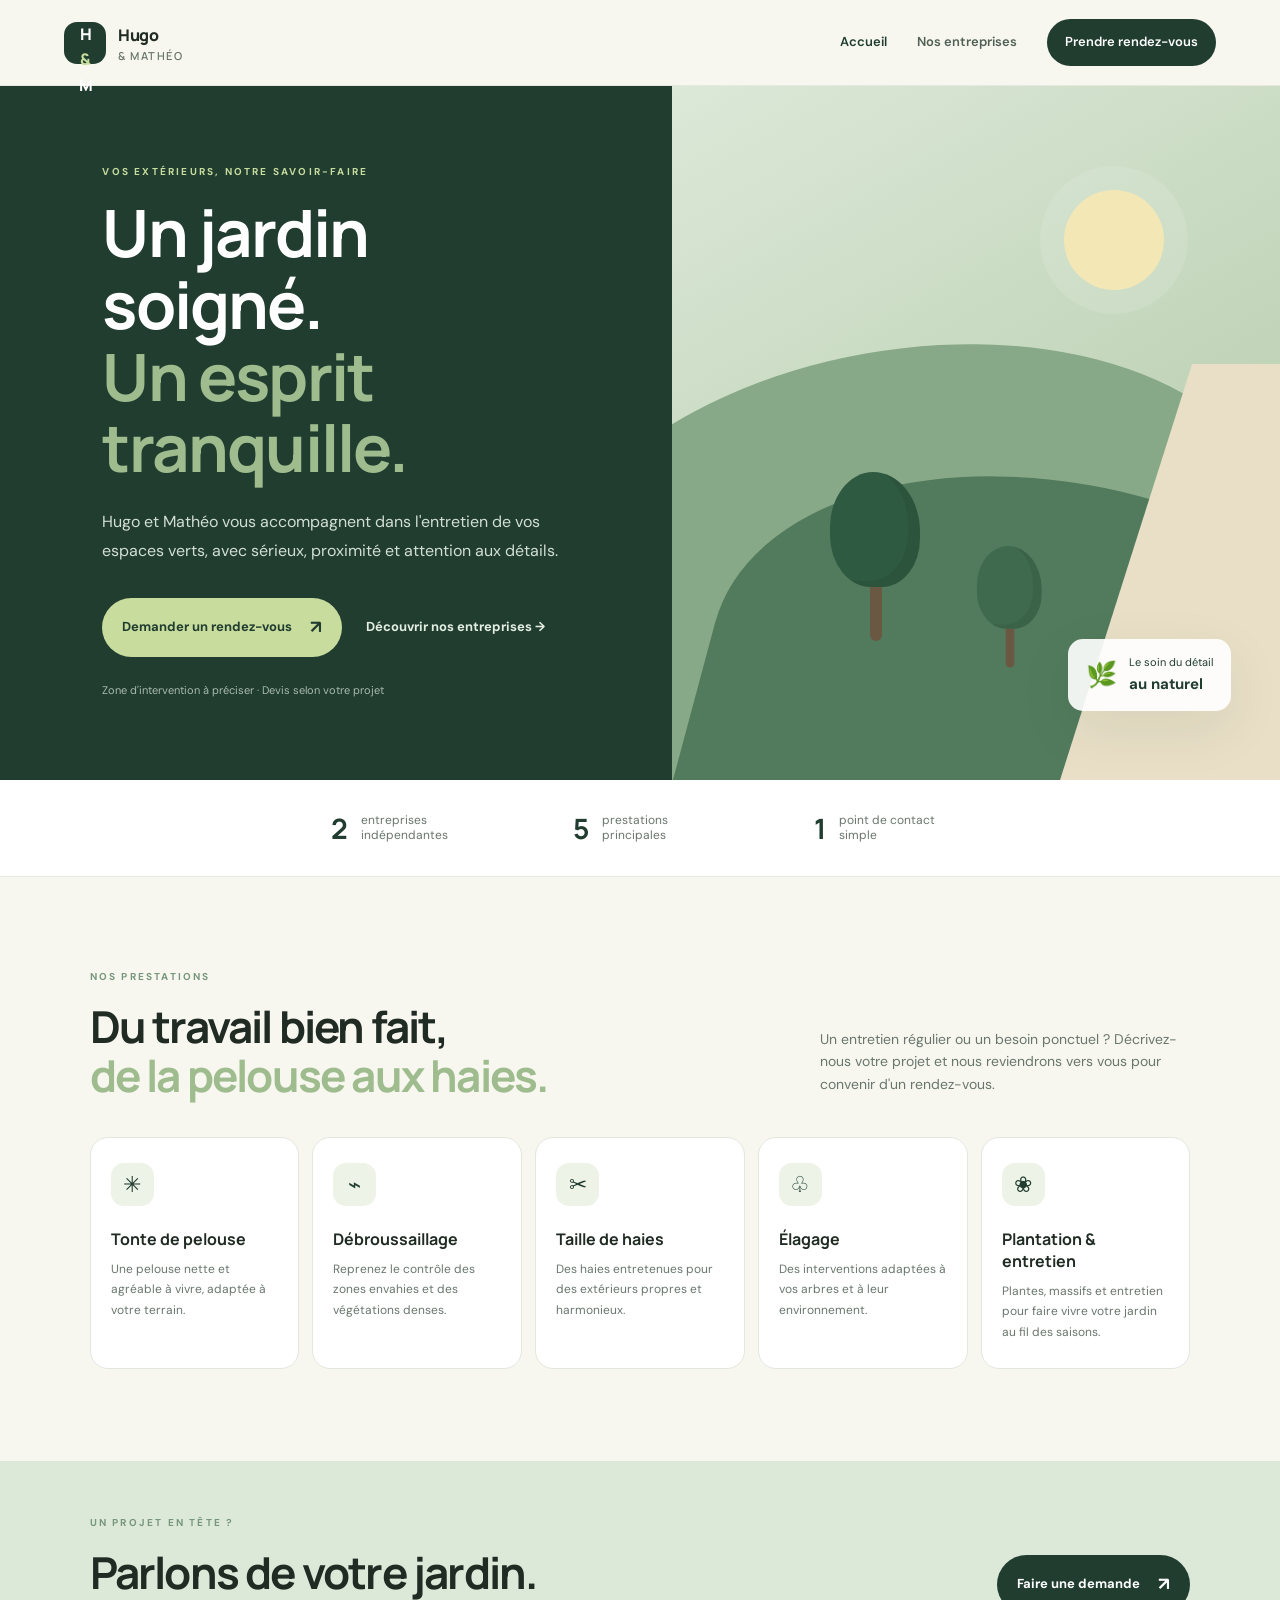
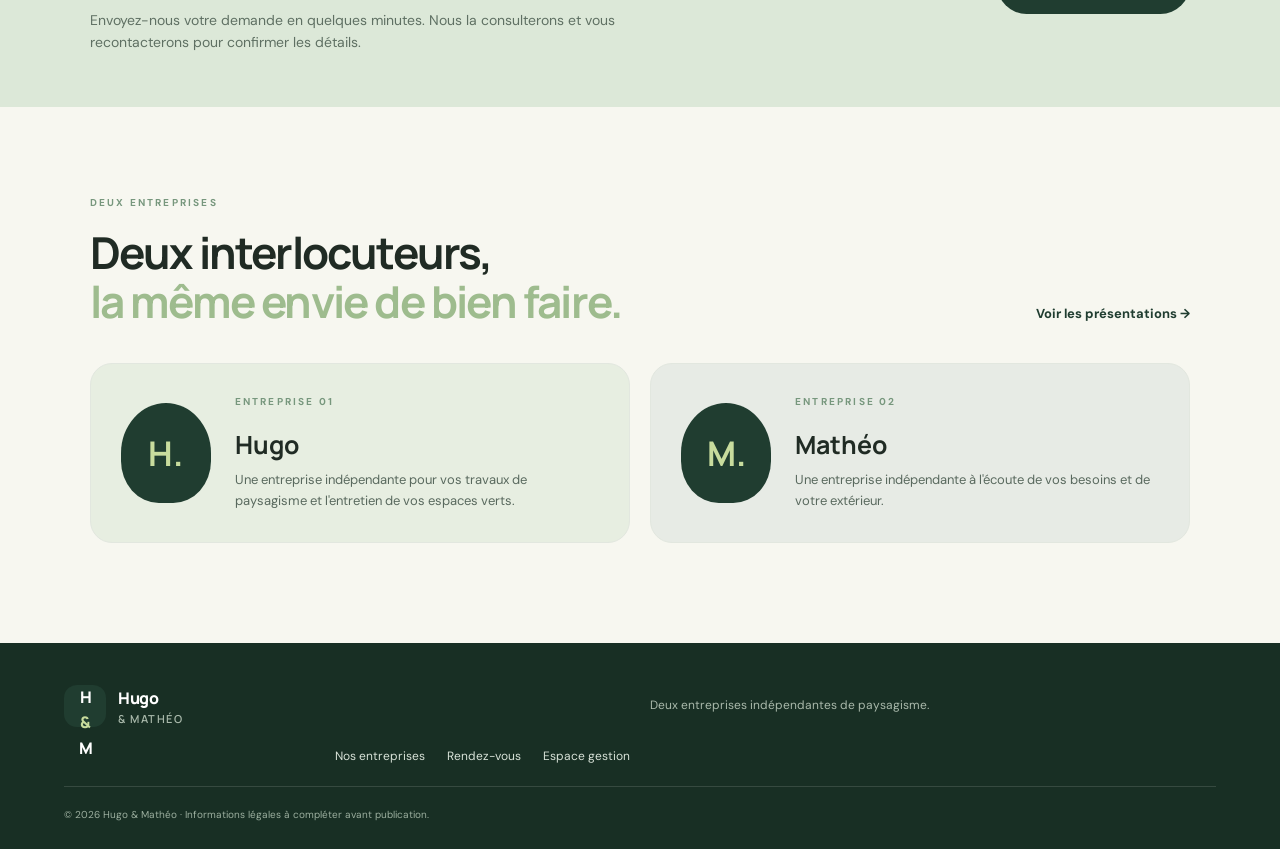
==== index.html @ cbc1e4ca "Add files via upload" ====
<!doctype html>
<html lang="fr">
<head>
  <meta charset="utf-8"><meta name="viewport" content="width=device-width, initial-scale=1">
  <meta name="description" content="Hugo et Mathéo, deux entreprises de paysagisme pour l'entretien de vos espaces extérieurs.">
  <title>Hugo & Mathéo — Paysagisme</title><link rel="stylesheet" href="style.css">
</head>
<body>
<header class="site-header"><a class="brand" href="index.html"><span class="brand-mark">H<span>&</span>M</span><span>Hugo <small>& Mathéo</small></span></a><button class="menu-toggle" aria-label="Ouvrir le menu" aria-expanded="false">☰</button><nav class="nav"><a class="active" href="index.html">Accueil</a><a href="entreprises.html">Nos entreprises</a><a href="rendez-vous.html" class="nav-cta">Prendre rendez-vous</a></nav></header>
<main>
<section class="hero"><div class="hero-content"><p class="eyebrow">VOS EXTÉRIEURS, NOTRE SAVOIR-FAIRE</p><h1>Un jardin soigné.<br><em>Un esprit tranquille.</em></h1><p class="hero-lead">Hugo et Mathéo vous accompagnent dans l'entretien de vos espaces verts, avec sérieux, proximité et attention aux détails.</p><div class="hero-actions"><a class="button button-light" href="rendez-vous.html">Demander un rendez-vous <span>↗</span></a><a class="text-link light-link" href="entreprises.html">Découvrir nos entreprises →</a></div><p class="hero-note">Zone d'intervention à préciser · Devis selon votre projet</p></div><div class="hero-art" aria-label="Illustration décorative de jardin"><div class="sun"></div><div class="hill hill-back"></div><div class="hill hill-front"></div><div class="tree tree-one"><i></i><b></b></div><div class="tree tree-two"><i></i><b></b></div><div class="path"></div><div class="art-label"><span>🌿</span><span>Le soin du détail<br><strong>au naturel</strong></span></div></div></section>
<section class="trust-strip"><div><strong>2</strong><span>entreprises indépendantes</span></div><div><strong>5</strong><span>prestations principales</span></div><div><strong>1</strong><span>point de contact simple</span></div></section>
<section class="section services-section"><div class="section-heading"><div><p class="eyebrow">NOS PRESTATIONS</p><h2>Du travail bien fait,<br><em>de la pelouse aux haies.</em></h2></div><p>Un entretien régulier ou un besoin ponctuel ? Décrivez-nous votre projet et nous reviendrons vers vous pour convenir d'un rendez-vous.</p></div><div class="service-grid">
<article class="service-card"><span class="service-icon">✳</span><h3>Tonte de pelouse</h3><p>Une pelouse nette et agréable à vivre, adaptée à votre terrain.</p></article>
<article class="service-card"><span class="service-icon">⌁</span><h3>Débroussaillage</h3><p>Reprenez le contrôle des zones envahies et des végétations denses.</p></article>
<article class="service-card"><span class="service-icon">✂</span><h3>Taille de haies</h3><p>Des haies entretenues pour des extérieurs propres et harmonieux.</p></article>
<article class="service-card"><span class="service-icon">♧</span><h3>Élagage</h3><p>Des interventions adaptées à vos arbres et à leur environnement.</p></article>
<article class="service-card"><span class="service-icon">❀</span><h3>Plantation & entretien</h3><p>Plantes, massifs et entretien pour faire vivre votre jardin au fil des saisons.</p></article>
</div></section>
<section class="split-cta"><div><p class="eyebrow">UN PROJET EN TÊTE ?</p><h2>Parlons de votre jardin.</h2><p>Envoyez-nous votre demande en quelques minutes. Nous la consulterons et vous recontacterons pour confirmer les détails.</p></div><a class="button button-dark" href="rendez-vous.html">Faire une demande <span>↗</span></a></section>
<section class="section team-preview"><div class="section-heading"><div><p class="eyebrow">DEUX ENTREPRISES</p><h2>Deux interlocuteurs,<br><em>la même envie de bien faire.</em></h2></div><a class="text-link" href="entreprises.html">Voir les présentations →</a></div><div class="people-grid"><article class="person-card person-hugo"><div class="person-monogram">H.</div><div><p class="eyebrow">ENTREPRISE 01</p><h3>Hugo</h3><p>Une entreprise indépendante pour vos travaux de paysagisme et l'entretien de vos espaces verts.</p></div></article><article class="person-card person-matheo"><div class="person-monogram">M.</div><div><p class="eyebrow">ENTREPRISE 02</p><h3>Mathéo</h3><p>Une entreprise indépendante à l'écoute de vos besoins et de votre extérieur.</p></div></article></div></section>
</main><footer class="footer"><a class="brand brand-footer" href="index.html"><span class="brand-mark">H<span>&</span>M</span><span>Hugo <small>& Mathéo</small></span></a><p>Deux entreprises indépendantes de paysagisme.</p><div><a href="entreprises.html">Nos entreprises</a><a href="rendez-vous.html">Rendez-vous</a><a href="gestion.html">Espace gestion</a></div><small>© <span data-year></span> Hugo & Mathéo · Informations légales à compléter avant publication.</small></footer><script src="js/common.js"></script></body></html>
---- style.css ----
@import url('https://fonts.googleapis.com/css2?family=DM+Sans:wght@400;500;600;700&family=Manrope:wght@400;500;600;700;800&display=swap');
:root{--forest:#203d30;--forest-2:#2e5140;--sage:#dce8d8;--lime:#c8dc9d;--cream:#f7f7f0;--paper:#fff;--ink:#202b24;--muted:#69766d;--line:#e2e7df;--radius:22px;--shadow:0 18px 55px rgba(25,51,37,.08)}*{box-sizing:border-box}html{scroll-behavior:smooth}body{margin:0;background:var(--cream);color:var(--ink);font-family:'DM Sans',sans-serif;line-height:1.6}a{color:inherit;text-decoration:none}button,input,select,textarea{font:inherit}button,a,select{touch-action:manipulation}.site-header{height:86px;padding:0 max(5vw,24px);display:flex;align-items:center;justify-content:space-between;gap:25px;background:rgba(247,247,240,.96);border-bottom:1px solid rgba(32,61,48,.08);position:relative;z-index:10}.brand{display:flex;align-items:center;gap:12px;font-family:Manrope,sans-serif;font-size:16px;font-weight:800;letter-spacing:-.4px}.brand small{display:block;font-size:11px;line-height:1.2;letter-spacing:1.5px;text-transform:uppercase;color:var(--muted);font-weight:600}.brand-mark{width:42px;height:42px;border-radius:13px;background:var(--forest);color:#fff;display:grid;place-items:center;font-size:16px;letter-spacing:-1px}.brand-mark span{color:var(--lime)}.nav{display:flex;align-items:center;gap:30px;font-size:13px;font-weight:600;color:#516056}.nav a{transition:color .2s}.nav a:hover,.nav .active{color:var(--forest)}.nav .nav-cta{background:var(--forest);color:white;padding:13px 18px;border-radius:100px}.nav .nav-cta:hover{background:var(--forest-2)}.menu-toggle{display:none;border:0;background:transparent;font-size:25px;color:var(--forest)}.hero{min-height:590px;background:var(--forest);color:white;display:grid;grid-template-columns:1.05fr .95fr;overflow:hidden}.hero-content{padding:78px 6vw 70px max(8vw,30px);align-self:center;position:relative;z-index:2}.eyebrow{font-size:10px;letter-spacing:2.2px;font-weight:700;color:#77977d;margin:0 0 17px}.hero .eyebrow{color:var(--lime)}h1,h2,h3,p{margin-top:0}h1,h2{font-family:Manrope,sans-serif;letter-spacing:-1.8px;line-height:1.1;font-weight:700}h1{font-size:clamp(42px,5.1vw,70px);margin-bottom:24px}h1 em,h2 em{font-style:normal;color:#9ebc8e}.hero-lead{max-width:490px;color:#d2ded4;font-size:16px;line-height:1.8}.hero-actions{display:flex;align-items:center;flex-wrap:wrap;gap:24px;margin-top:32px}.button{display:inline-flex;align-items:center;justify-content:center;gap:18px;padding:15px 20px;border:0;border-radius:100px;font-size:13px;font-weight:700;cursor:pointer;transition:transform .2s,background .2s;min-height:48px}.button:hover{transform:translateY(-2px)}.button span{font-size:18px}.button-light{background:var(--lime);color:var(--forest)}.button-dark{background:var(--forest);color:white}.button-dark:hover{background:var(--forest-2)}.button-outline{border:1px solid var(--line);background:white;color:var(--forest)}.text-link{font-size:13px;font-weight:700;color:var(--forest)}.light-link{color:#e3eee0}.hero-note{font-size:11px;color:#aabaae;margin-top:25px}.hero-art{position:relative;min-height:590px;background:linear-gradient(150deg,#dce8d8,#aec7a3);overflow:hidden}.sun{position:absolute;width:100px;height:100px;border-radius:50%;background:#f4e7b6;top:15%;right:19%;box-shadow:0 0 0 24px rgba(255,255,255,.1)}.hill{position:absolute;border-radius:50% 50% 0 0;bottom:-16%;width:125%;height:67%;transform:rotate(-10deg)}.hill-back{background:#88a987;left:-24%;bottom:-5%}.hill-front{background:#527b5d;left:5%;bottom:-25%;transform:rotate(15deg)}.tree{position:absolute;z-index:2;width:92px;height:210px;bottom:20%;left:26%}.tree i{position:absolute;bottom:0;left:40px;width:12px;height:90px;background:#6b5842;border-radius:10px}.tree b{position:absolute;bottom:54px;left:0;width:90px;height:115px;background:#2f5a42;border-radius:48% 52% 42% 45%;box-shadow:inset -12px -6px rgba(0,0,0,.07)}.tree-two{transform:scale(.72);left:48%;bottom:12%}.tree-two b{background:#3f6a4d}.path{position:absolute;z-index:3;bottom:-5%;right:0;width:38%;height:65%;background:#e8dfc6;clip-path:polygon(62% 0,100% 0,100% 100%,0 100%)}.art-label{position:absolute;z-index:4;right:8%;bottom:10%;display:flex;align-items:center;gap:12px;padding:15px 18px;border-radius:15px;background:rgba(255,255,255,.91);color:var(--forest);font-size:11px;box-shadow:var(--shadow)}.art-label>span:first-child{font-size:25px}.art-label strong{font-size:15px}.trust-strip{display:flex;justify-content:center;gap:clamp(35px,8vw,125px);padding:29px 24px;background:white;border-bottom:1px solid var(--line)}.trust-strip div{display:flex;align-items:center;gap:13px}.trust-strip strong{font:700 28px Manrope;color:var(--forest)}.trust-strip span{font-size:12px;color:var(--muted);max-width:110px;line-height:1.3}.section{padding:92px max(7vw,24px)}.section-heading{display:flex;justify-content:space-between;align-items:end;gap:35px;margin-bottom:38px}.section-heading h2,.split-cta h2{font-size:clamp(30px,3.5vw,44px);margin-bottom:0}.section-heading>p{max-width:370px;font-size:14px;color:var(--muted);margin-bottom:4px}.service-grid{display:grid;grid-template-columns:repeat(5,1fr);gap:13px}.service-card{padding:25px 20px 26px;background:white;border:1px solid var(--line);border-radius:18px;min-height:220px;transition:transform .2s,box-shadow .2s}.service-card:hover{transform:translateY(-4px);box-shadow:var(--shadow)}.service-icon{display:grid;place-items:center;width:43px;height:43px;border-radius:13px;background:#edf3e7;color:var(--forest);font-size:22px;margin-bottom:22px}.service-card h3{font:700 16px Manrope;margin-bottom:9px}.service-card p{font-size:12px;line-height:1.7;color:var(--muted);margin-bottom:0}.split-cta{padding:54px max(7vw,24px);background:var(--sage);display:flex;align-items:center;justify-content:space-between;gap:35px}.split-cta h2{margin-bottom:12px}.split-cta p:not(.eyebrow){max-width:590px;font-size:14px;color:#5f7063;margin-bottom:0}.team-preview{padding-top:88px;padding-bottom:100px}.people-grid{display:grid;grid-template-columns:1fr 1fr;gap:20px}.person-card{display:flex;align-items:center;gap:24px;padding:30px;border-radius:22px;background:white;border:1px solid var(--line)}.person-hugo{background:#e7eee1}.person-matheo{background:#e7ebe5}.person-monogram{flex:0 0 90px;width:90px;height:100px;border-radius:50% 50% 42% 42%;display:grid;place-items:center;background:var(--forest);color:var(--lime);font:700 34px Manrope}.person-card h3{font:700 25px Manrope;margin-bottom:8px}.person-card p:not(.eyebrow){font-size:13px;color:#59695e;margin-bottom:0}.footer{background:#182f24;color:#d8e2d8;padding:42px max(5vw,24px) 26px;display:grid;grid-template-columns:1fr 1fr;align-items:center;gap:20px}.brand-footer{color:white}.brand-footer small{color:#a9b9ab}.footer>p{font-size:12px;color:#a9b9ab;margin:0}.footer>div{display:flex;justify-content:flex-end;gap:22px;font-size:12px}.footer>small{grid-column:1/-1;padding-top:20px;border-top:1px solid rgba(255,255,255,.13);font-size:10px;color:#9caf9f}.page-hero{padding:90px max(8vw,24px) 75px;background:var(--forest);color:white}.page-hero h1{font-size:clamp(44px,6vw,68px);margin-bottom:22px}.page-hero>p:last-child{max-width:650px;color:#d2ded4;font-size:15px;line-height:1.8;margin-bottom:0}.page-hero-compact{padding-bottom:65px}.company-list{padding-top:65px;padding-bottom:80px}.company-detail{display:grid;grid-template-columns:.9fr 1.1fr;gap:clamp(35px,7vw,95px);align-items:center;margin-bottom:70px}.company-detail:last-child{margin-bottom:0}.company-reverse .company-visual{order:2}.company-visual{min-height:390px;border-radius:25px;display:flex;align-items:center;justify-content:center;flex-direction:column;position:relative;overflow:hidden}.visual-hugo{background:linear-gradient(145deg,#dce8d8,#98b691)}.visual-matheo{background:linear-gradient(145deg,#e3e9d9,#c3d1b2)}.company-visual:before,.company-visual:after{content:"";position:absolute;border-radius:50%;background:rgba(32,61,48,.1);width:320px;height:320px;left:-100px;bottom:-200px}.company-visual:after{width:250px;height:250px;left:auto;right:-70px;bottom:-135px;background:rgba(255,255,255,.28)}.company-visual>span{position:relative;z-index:1;font:800 125px Manrope;color:var(--forest);letter-spacing:-10px}.company-visual p{position:relative;z-index:1;font-size:9px;letter-spacing:2.5px;font-weight:700;color:#45634b;margin:0}.company-copy h2{font-size:42px;margin-bottom:18px}.company-copy>p:not(.eyebrow){color:var(--muted);font-size:14px;line-height:1.8}.company-copy h3{font:700 15px Manrope;margin:25px 0 10px}.check-list{padding:0;list-style:none;display:grid;grid-template-columns:1fr 1fr;gap:8px 16px;margin:0 0 20px}.check-list li{font-size:13px}.check-list li:before{content:'✓';color:#668b5e;font-weight:700;margin-right:9px}.muted{color:var(--muted);font-size:12px}.company-copy .button{margin-top:8px}.booking-layout{padding:60px max(7vw,24px) 100px;display:grid;grid-template-columns:.75fr 1.25fr;gap:clamp(30px,7vw,90px);align-items:start}.booking-aside{padding-top:15px}.booking-aside>.eyebrow{margin-bottom:30px}.step{display:flex;gap:17px;margin-bottom:28px}.step>span{width:38px;height:38px;flex:0 0 38px;display:grid;place-items:center;border-radius:50%;background:#e3ecdc;color:var(--forest);font:700 12px Manrope}.step strong{font-size:14px}.step p{font-size:12px;color:var(--muted);margin:5px 0 0}.notice{margin-top:36px;background:#e9eee4;border-radius:14px;padding:17px;font-size:12px;color:#5c6e5e}.form-card{background:white;padding:clamp(22px,4vw,40px);border:1px solid var(--line);border-radius:22px;box-shadow:var(--shadow)}.form-row{display:flex;flex-direction:column;gap:8px;margin-bottom:20px}.form-row label,.dashboard-filters label,.appointment-actions label{font-size:12px;font-weight:700;color:#39493d}.form-row input,.form-row select,.form-row textarea,.dashboard-filters select,.appointment-actions select{width:100%;padding:13px 14px;border:1px solid #dbe2d9;border-radius:10px;background:#fcfdfb;color:var(--ink);outline:none;min-height:47px}.form-row input:focus,.form-row select:focus,.form-row textarea:focus{border-color:#71916e;box-shadow:0 0 0 3px #e5eee1}.form-row textarea{resize:vertical}.form-grid{display:grid;grid-template-columns:1fr 1fr;gap:15px}.consent{display:flex;align-items:flex-start;gap:10px;font-size:12px;color:#526155;margin:3px 0 12px}.consent input{accent-color:var(--forest);margin-top:4px}.privacy-note,.form-footnote{font-size:11px;line-height:1.7;color:#7a867d}.button-full{width:100%;margin-top:12px}.honeypot{position:absolute;left:-10000px;width:1px;height:1px;overflow:hidden}.form-message{padding:13px 15px;border-radius:10px;margin-bottom:18px;font-size:13px}.form-message.success{background:#e8f4e4;color:#28582e}.form-message.error{background:#fff0ed;color:#8a3327}.admin-body{min-height:100vh}.admin-main{max-width:1100px;margin:0 auto;padding:60px 24px 100px}.admin-intro{text-align:center;margin-bottom:32px}.admin-intro h1{font-size:clamp(40px,5vw,60px)}.admin-intro>p:last-child{color:var(--muted);font-size:14px}.login-card{max-width:480px;margin:0 auto}.dashboard-top{display:flex;justify-content:space-between;align-items:center;gap:20px;margin-bottom:28px}.dashboard-top h2{font-size:32px;margin:0 0 8px}.dashboard-top .eyebrow{margin-bottom:8px}.dashboard-filters{display:flex;align-items:center;gap:12px;flex-wrap:wrap;padding:18px;background:white;border:1px solid var(--line);border-radius:15px;margin-bottom:20px}.dashboard-filters select{width:auto;min-width:150px;min-height:42px;padding:9px 12px}.dashboard-filters .button{min-height:42px;padding:10px 17px;margin-left:auto}.stats-grid{display:grid;grid-template-columns:repeat(4,1fr);gap:12px;margin-bottom:22px}.stat-card{padding:20px;background:white;border:1px solid var(--line);border-radius:15px}.stat-card span{display:block;font-size:11px;color:var(--muted)}.stat-card strong{display:block;font:700 28px Manrope;color:var(--forest);margin-top:4px}.appointments-list{display:grid;gap:15px}.appointment-card{background:white;border:1px solid var(--line);border-radius:17px;padding:23px}.appointment-head{display:flex;justify-content:space-between;gap:20px}.appointment-head h3{font:700 19px Manrope;margin:10px 0 3px}.appointment-meta{font-size:12px;color:var(--muted);margin:0}.appointment-date{text-align:right;font-size:12px;display:flex;flex-direction:column;gap:4px}.appointment-date span{color:var(--muted)}.status{display:inline-block;padding:5px 9px;border-radius:100px;font-size:10px;font-weight:700}.status-pending{background:#fff0ce;color:#76530a}.status-accepted{background:#e4f2df;color:#285b30}.status-declined{background:#fde5e1;color:#943d31}.status-completed{background:#e6e9e5;color:#526056}.appointment-details{border-top:1px solid var(--line);margin-top:17px;padding-top:13px}.appointment-details p{font-size:12px;margin:5px 0;overflow-wrap:anywhere}.appointment-details a{color:#365e42;text-decoration:underline}.created-date{color:#879187;font-size:10px!important;margin-top:12px!important}.appointment-actions{display:flex;align-items:center;gap:9px;flex-wrap:wrap;border-top:1px solid var(--line);padding-top:15px;margin-top:15px}.appointment-actions select{width:auto;min-width:130px;min-height:39px;padding:7px 10px;font-size:12px}.button-small{min-height:39px;padding:9px 14px;font-size:11px}.button-danger{background:#fff0ed;color:#8a3327}.empty-state{text-align:center;padding:55px 20px;background:white;border:1px dashed #cfd8cc;border-radius:18px}.empty-state>span{display:inline-grid;place-items:center;width:44px;height:44px;border-radius:50%;background:#e8f0e3;color:#4d744e;font-size:22px}.empty-state h3{font:700 19px Manrope;margin:14px 0 5px}.empty-state p{font-size:12px;color:var(--muted);margin:0}
@media(max-width:1050px){.service-grid{grid-template-columns:repeat(3,1fr)}.hero-content{padding-left:6vw}.hero-art{min-height:550px}.hero{min-height:550px}.booking-layout{grid-template-columns:.8fr 1.2fr;gap:35px}.company-detail{gap:40px}}
@media(max-width:760px){.site-header{height:72px;padding:0 20px}.menu-toggle{display:block}.nav{display:none;position:absolute;top:71px;left:0;right:0;padding:18px 22px 22px;background:var(--cream);border-bottom:1px solid var(--line);flex-direction:column;align-items:stretch;gap:17px}.nav.nav-open{display:flex}.nav .nav-cta{text-align:center}.hero{grid-template-columns:1fr}.hero-content{padding:65px 24px 52px}.hero h1{font-size:48px}.hero-art{min-height:330px}.trust-strip{justify-content:space-between;gap:12px;padding:22px 20px}.trust-strip div{gap:7px;align-items:flex-start;flex-direction:column}.trust-strip strong{font-size:24px}.trust-strip span{font-size:10px}.section{padding:65px 22px}.section-heading{display:block}.section-heading>p{margin-top:20px}.section-heading h2,.split-cta h2{font-size:34px}.service-grid{grid-template-columns:1fr 1fr}.service-card{padding:20px 16px;min-height:205px}.service-card:last-child{grid-column:1/-1;min-height:170px}.split-cta{padding:42px 22px;align-items:flex-start;flex-direction:column;gap:23px}.people-grid{grid-template-columns:1fr}.person-card{padding:22px;gap:18px}.person-monogram{flex-basis:70px;width:70px;height:78px;font-size:27px}.footer{grid-template-columns:1fr;gap:16px;padding:35px 22px 22px}.footer>div{justify-content:flex-start;flex-wrap:wrap;gap:15px}.footer>small{grid-column:auto}.page-hero{padding:65px 24px 55px}.page-hero h1{font-size:48px}.company-list{padding-top:45px}.company-detail{grid-template-columns:1fr;gap:25px;margin-bottom:55px}.company-reverse .company-visual{order:0}.company-visual{min-height:270px}.company-visual>span{font-size:95px}.company-copy h2{font-size:35px}.booking-layout{grid-template-columns:1fr;padding:38px 18px 70px;gap:28px}.booking-aside{padding:0 5px}.booking-aside>.eyebrow{margin-bottom:18px}.step{margin-bottom:18px}.notice{margin-top:22px}.form-card{padding:22px 18px}.form-grid{grid-template-columns:1fr;gap:0}.admin-main{padding:42px 16px 70px}.dashboard-top{align-items:flex-start}.dashboard-top h2{font-size:26px}.dashboard-filters{align-items:stretch;flex-direction:column}.dashboard-filters select,.dashboard-filters .button{width:100%;margin:0}.stats-grid{grid-template-columns:1fr 1fr}.appointment-card{padding:17px}.appointment-head{flex-direction:column;gap:12px}.appointment-date{text-align:left}.appointment-actions{align-items:stretch}.appointment-actions label{width:100%}.appointment-actions select,.appointment-actions button{flex:1}.appointment-actions select{width:100%}}
@media(max-width:390px){.service-grid{grid-template-columns:1fr}.service-card:last-child{grid-column:auto}.hero h1{font-size:42px}.hero-actions{align-items:flex-start;flex-direction:column}.trust-strip span{max-width:85px}}
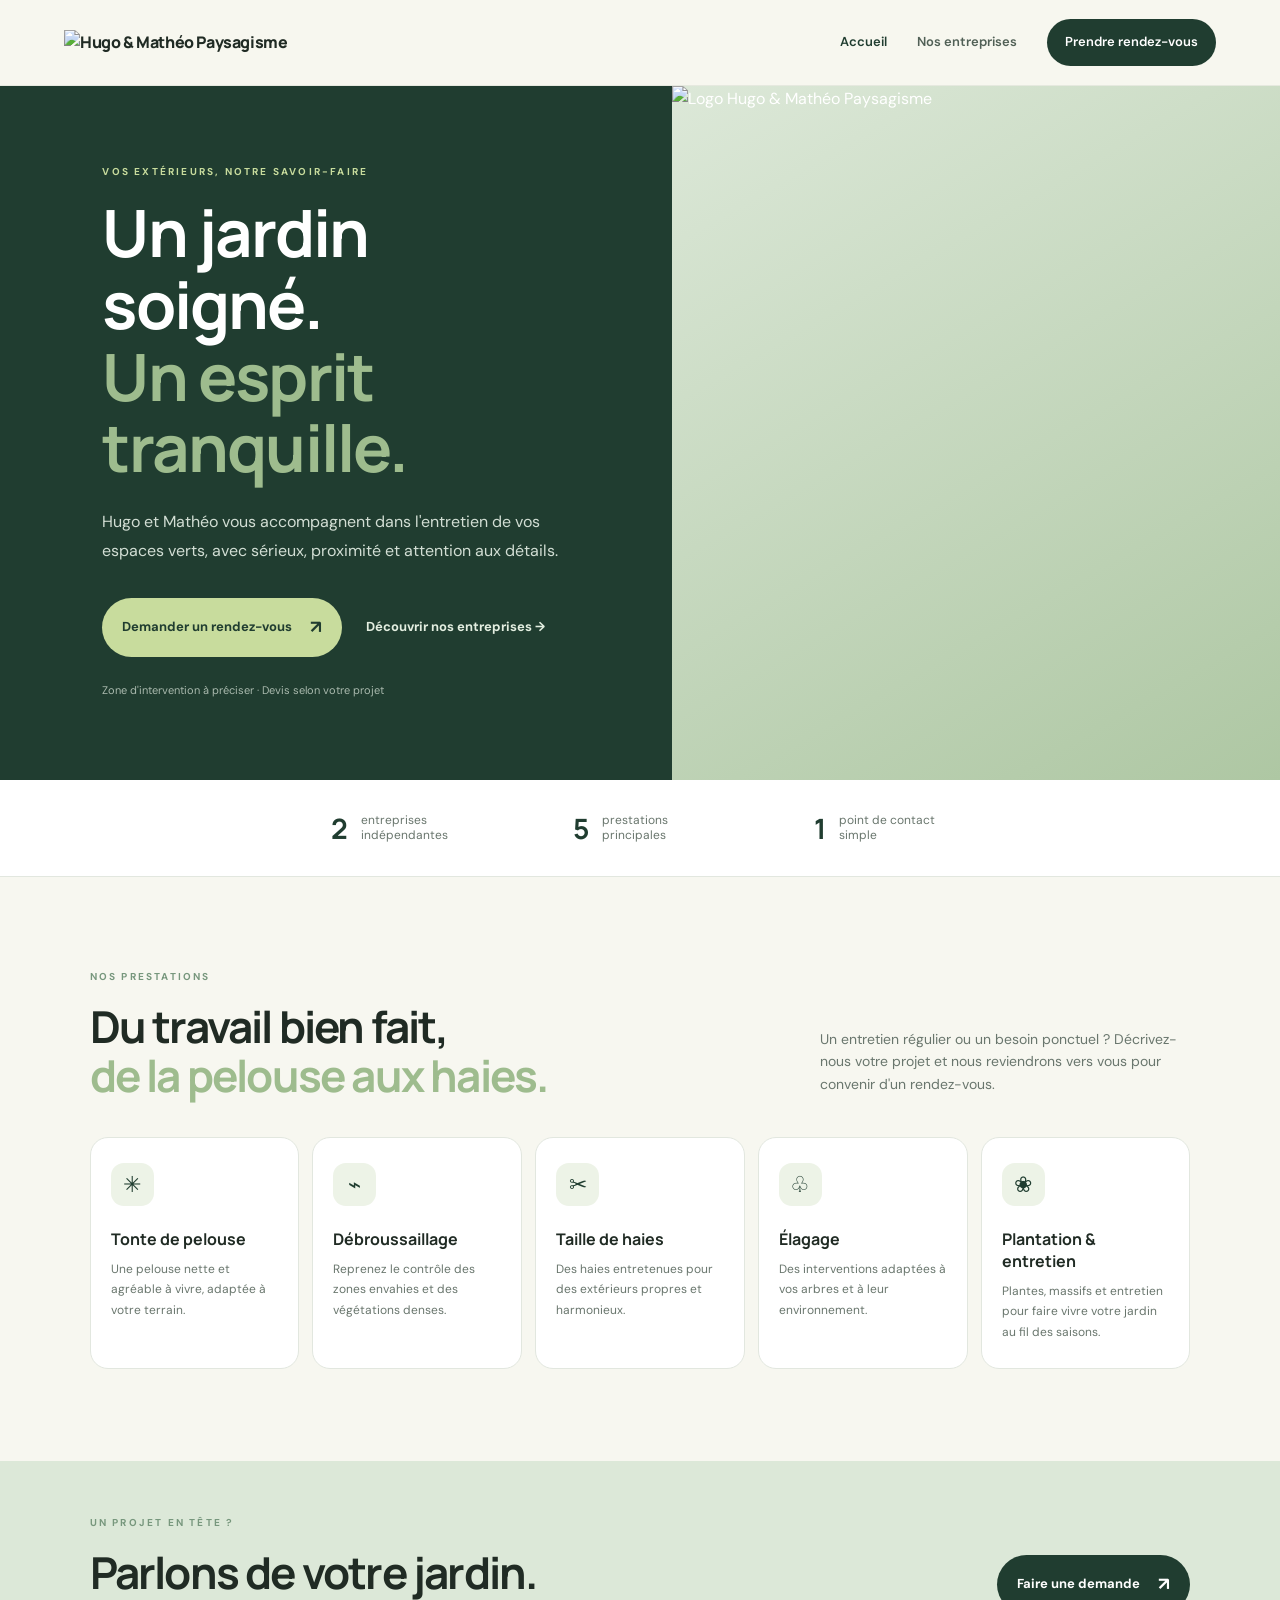
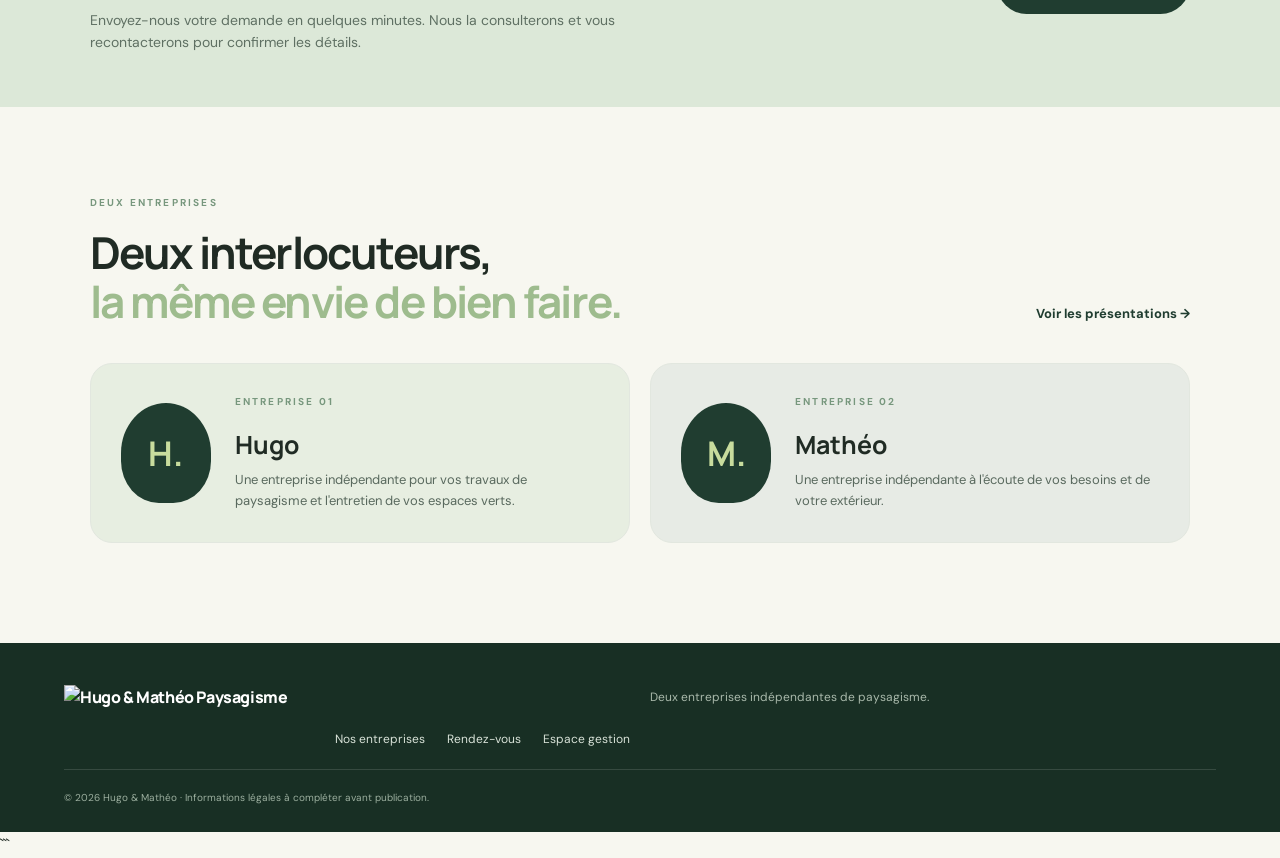
==== commit 6cc6925c: "Refactor index.html structure and content" ====
--- a/index.html
+++ b/index.html
@@ -1,22 +1,289 @@
 <!doctype html>
 <html lang="fr">
 <head>
-  <meta charset="utf-8"><meta name="viewport" content="width=device-width, initial-scale=1">
+  <meta charset="utf-8">
+  <meta name="viewport" content="width=device-width, initial-scale=1">
+
   <meta name="description" content="Hugo et Mathéo, deux entreprises de paysagisme pour l'entretien de vos espaces extérieurs.">
-  <title>Hugo & Mathéo — Paysagisme</title><link rel="stylesheet" href="style.css">
+
+  <title>Hugo & Mathéo — Paysagisme</title>
+  <link rel="stylesheet" href="style.css">
 </head>
+
 <body>
-<header class="site-header"><a class="brand" href="index.html"><span class="brand-mark">H<span>&</span>M</span><span>Hugo <small>& Mathéo</small></span></a><button class="menu-toggle" aria-label="Ouvrir le menu" aria-expanded="false">☰</button><nav class="nav"><a class="active" href="index.html">Accueil</a><a href="entreprises.html">Nos entreprises</a><a href="rendez-vous.html" class="nav-cta">Prendre rendez-vous</a></nav></header>
+
+<header class="site-header">
+
+  <a class="brand" href="index.html">
+    <img
+      src="logo-hugo-matheo.png"
+      alt="Hugo & Mathéo Paysagisme"
+      class="site-logo"
+    >
+  </a>
+
+  <button
+    class="menu-toggle"
+    aria-label="Ouvrir le menu"
+    aria-expanded="false"
+  >☰</button>
+
+  <nav class="nav">
+    <a class="active" href="index.html">Accueil</a>
+    <a href="entreprises.html">Nos entreprises</a>
+    <a href="rendez-vous.html" class="nav-cta">Prendre rendez-vous</a>
+  </nav>
+
+</header>
+
 <main>
-<section class="hero"><div class="hero-content"><p class="eyebrow">VOS EXTÉRIEURS, NOTRE SAVOIR-FAIRE</p><h1>Un jardin soigné.<br><em>Un esprit tranquille.</em></h1><p class="hero-lead">Hugo et Mathéo vous accompagnent dans l'entretien de vos espaces verts, avec sérieux, proximité et attention aux détails.</p><div class="hero-actions"><a class="button button-light" href="rendez-vous.html">Demander un rendez-vous <span>↗</span></a><a class="text-link light-link" href="entreprises.html">Découvrir nos entreprises →</a></div><p class="hero-note">Zone d'intervention à préciser · Devis selon votre projet</p></div><div class="hero-art" aria-label="Illustration décorative de jardin"><div class="sun"></div><div class="hill hill-back"></div><div class="hill hill-front"></div><div class="tree tree-one"><i></i><b></b></div><div class="tree tree-two"><i></i><b></b></div><div class="path"></div><div class="art-label"><span>🌿</span><span>Le soin du détail<br><strong>au naturel</strong></span></div></div></section>
-<section class="trust-strip"><div><strong>2</strong><span>entreprises indépendantes</span></div><div><strong>5</strong><span>prestations principales</span></div><div><strong>1</strong><span>point de contact simple</span></div></section>
-<section class="section services-section"><div class="section-heading"><div><p class="eyebrow">NOS PRESTATIONS</p><h2>Du travail bien fait,<br><em>de la pelouse aux haies.</em></h2></div><p>Un entretien régulier ou un besoin ponctuel ? Décrivez-nous votre projet et nous reviendrons vers vous pour convenir d'un rendez-vous.</p></div><div class="service-grid">
-<article class="service-card"><span class="service-icon">✳</span><h3>Tonte de pelouse</h3><p>Une pelouse nette et agréable à vivre, adaptée à votre terrain.</p></article>
-<article class="service-card"><span class="service-icon">⌁</span><h3>Débroussaillage</h3><p>Reprenez le contrôle des zones envahies et des végétations denses.</p></article>
-<article class="service-card"><span class="service-icon">✂</span><h3>Taille de haies</h3><p>Des haies entretenues pour des extérieurs propres et harmonieux.</p></article>
-<article class="service-card"><span class="service-icon">♧</span><h3>Élagage</h3><p>Des interventions adaptées à vos arbres et à leur environnement.</p></article>
-<article class="service-card"><span class="service-icon">❀</span><h3>Plantation & entretien</h3><p>Plantes, massifs et entretien pour faire vivre votre jardin au fil des saisons.</p></article>
-</div></section>
-<section class="split-cta"><div><p class="eyebrow">UN PROJET EN TÊTE ?</p><h2>Parlons de votre jardin.</h2><p>Envoyez-nous votre demande en quelques minutes. Nous la consulterons et vous recontacterons pour confirmer les détails.</p></div><a class="button button-dark" href="rendez-vous.html">Faire une demande <span>↗</span></a></section>
-<section class="section team-preview"><div class="section-heading"><div><p class="eyebrow">DEUX ENTREPRISES</p><h2>Deux interlocuteurs,<br><em>la même envie de bien faire.</em></h2></div><a class="text-link" href="entreprises.html">Voir les présentations →</a></div><div class="people-grid"><article class="person-card person-hugo"><div class="person-monogram">H.</div><div><p class="eyebrow">ENTREPRISE 01</p><h3>Hugo</h3><p>Une entreprise indépendante pour vos travaux de paysagisme et l'entretien de vos espaces verts.</p></div></article><article class="person-card person-matheo"><div class="person-monogram">M.</div><div><p class="eyebrow">ENTREPRISE 02</p><h3>Mathéo</h3><p>Une entreprise indépendante à l'écoute de vos besoins et de votre extérieur.</p></div></article></div></section>
-</main><footer class="footer"><a class="brand brand-footer" href="index.html"><span class="brand-mark">H<span>&</span>M</span><span>Hugo <small>& Mathéo</small></span></a><p>Deux entreprises indépendantes de paysagisme.</p><div><a href="entreprises.html">Nos entreprises</a><a href="rendez-vous.html">Rendez-vous</a><a href="gestion.html">Espace gestion</a></div><small>© <span data-year></span> Hugo & Mathéo · Informations légales à compléter avant publication.</small></footer><script src="js/common.js"></script></body></html>
+
+  <!-- BANNIÈRE D'ACCUEIL -->
+  <section class="hero">
+
+    <div class="hero-content">
+
+      <p class="eyebrow">VOS EXTÉRIEURS, NOTRE SAVOIR-FAIRE</p>
+
+      <h1>
+        Un jardin soigné.<br>
+        <em>Un esprit tranquille.</em>
+      </h1>
+
+      <p class="hero-lead">
+        Hugo et Mathéo vous accompagnent dans l'entretien de vos espaces
+        verts, avec sérieux, proximité et attention aux détails.
+      </p>
+
+      <div class="hero-actions">
+        <a class="button button-light" href="rendez-vous.html">
+          Demander un rendez-vous <span>↗</span>
+        </a>
+
+        <a class="text-link light-link" href="entreprises.html">
+          Découvrir nos entreprises →
+        </a>
+      </div>
+
+      <p class="hero-note">
+        Zone d'intervention à préciser · Devis selon votre projet
+      </p>
+
+    </div>
+
+    <!-- LOGO À LA PLACE DES ARBRES -->
+    <div class="hero-art hero-logo">
+      <img
+        src="logo-hugo-matheo.png"
+        alt="Logo Hugo & Mathéo Paysagisme"
+        class="hero-logo-img"
+      >
+    </div>
+
+  </section>
+
+
+  <!-- CHIFFRES CLÉS -->
+  <section class="trust-strip">
+
+    <div>
+      <strong>2</strong>
+      <span>entreprises indépendantes</span>
+    </div>
+
+    <div>
+      <strong>5</strong>
+      <span>prestations principales</span>
+    </div>
+
+    <div>
+      <strong>1</strong>
+      <span>point de contact simple</span>
+    </div>
+
+  </section>
+
+
+  <!-- PRESTATIONS -->
+  <section class="section services-section">
+
+    <div class="section-heading">
+
+      <div>
+        <p class="eyebrow">NOS PRESTATIONS</p>
+
+        <h2>
+          Du travail bien fait,<br>
+          <em>de la pelouse aux haies.</em>
+        </h2>
+      </div>
+
+      <p>
+        Un entretien régulier ou un besoin ponctuel ?
+        Décrivez-nous votre projet et nous reviendrons vers vous
+        pour convenir d'un rendez-vous.
+      </p>
+
+    </div>
+
+    <div class="service-grid">
+
+      <article class="service-card">
+        <span class="service-icon">✳</span>
+        <h3>Tonte de pelouse</h3>
+        <p>
+          Une pelouse nette et agréable à vivre, adaptée à votre terrain.
+        </p>
+      </article>
+
+      <article class="service-card">
+        <span class="service-icon">⌁</span>
+        <h3>Débroussaillage</h3>
+        <p>
+          Reprenez le contrôle des zones envahies et des végétations denses.
+        </p>
+      </article>
+
+      <article class="service-card">
+        <span class="service-icon">✂</span>
+        <h3>Taille de haies</h3>
+        <p>
+          Des haies entretenues pour des extérieurs propres et harmonieux.
+        </p>
+      </article>
+
+      <article class="service-card">
+        <span class="service-icon">♧</span>
+        <h3>Élagage</h3>
+        <p>
+          Des interventions adaptées à vos arbres et à leur environnement.
+        </p>
+      </article>
+
+      <article class="service-card">
+        <span class="service-icon">❀</span>
+        <h3>Plantation & entretien</h3>
+        <p>
+          Plantes, massifs et entretien pour faire vivre votre jardin
+          au fil des saisons.
+        </p>
+      </article>
+
+    </div>
+
+  </section>
+
+
+  <!-- APPEL À L'ACTION -->
+  <section class="split-cta">
+
+    <div>
+      <p class="eyebrow">UN PROJET EN TÊTE ?</p>
+
+      <h2>Parlons de votre jardin.</h2>
+
+      <p>
+        Envoyez-nous votre demande en quelques minutes.
+        Nous la consulterons et vous recontacterons pour confirmer les détails.
+      </p>
+    </div>
+
+    <a class="button button-dark" href="rendez-vous.html">
+      Faire une demande <span>↗</span>
+    </a>
+
+  </section>
+
+
+  <!-- PRÉSENTATION DES DEUX ENTREPRISES -->
+  <section class="section team-preview">
+
+    <div class="section-heading">
+
+      <div>
+        <p class="eyebrow">DEUX ENTREPRISES</p>
+
+        <h2>
+          Deux interlocuteurs,<br>
+          <em>la même envie de bien faire.</em>
+        </h2>
+      </div>
+
+      <a class="text-link" href="entreprises.html">
+        Voir les présentations →
+      </a>
+
+    </div>
+
+    <div class="people-grid">
+
+      <article class="person-card person-hugo">
+
+        <div class="person-monogram">H.</div>
+
+        <div>
+          <p class="eyebrow">ENTREPRISE 01</p>
+          <h3>Hugo</h3>
+
+          <p>
+            Une entreprise indépendante pour vos travaux de paysagisme
+            et l'entretien de vos espaces verts.
+          </p>
+        </div>
+
+      </article>
+
+      <article class="person-card person-matheo">
+
+        <div class="person-monogram">M.</div>
+
+        <div>
+          <p class="eyebrow">ENTREPRISE 02</p>
+          <h3>Mathéo</h3>
+
+          <p>
+            Une entreprise indépendante à l'écoute de vos besoins
+            et de votre extérieur.
+          </p>
+        </div>
+
+      </article>
+
+    </div>
+
+  </section>
+
+</main>
+
+
+<!-- PIED DE PAGE -->
+<footer class="footer">
+
+  <a class="brand brand-footer" href="index.html">
+    <img
+      src="logo-hugo-matheo.png"
+      alt="Hugo & Mathéo Paysagisme"
+      class="site-logo"
+    >
+  </a>
+
+  <p>Deux entreprises indépendantes de paysagisme.</p>
+
+  <div>
+    <a href="entreprises.html">Nos entreprises</a>
+    <a href="rendez-vous.html">Rendez-vous</a>
+    <a href="gestion.html">Espace gestion</a>
+  </div>
+
+  <small>
+    © <span data-year></span> Hugo & Mathéo ·
+    Informations légales à compléter avant publication.
+  </small>
+
+</footer>
+
+<script src="js/common.js"></script>
+
+</body>
+</html>
+```
